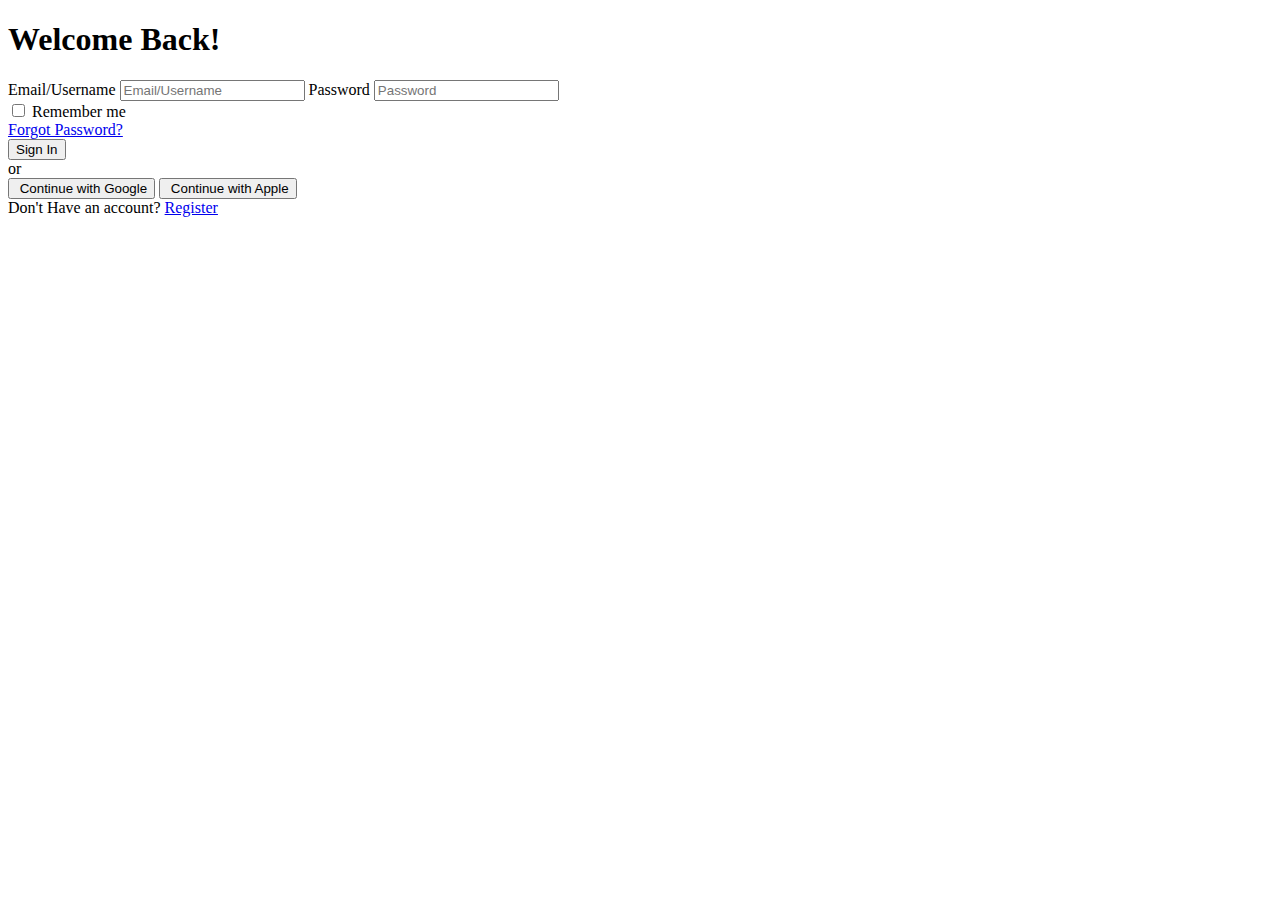
==== index.html @ 1a6c292b "initial commit" ====
<!DOCTYPE html>
<html lang="en">
<head>
    <meta charset="UTF-8">
    <meta name="viewport" content="width=device-width, initial-scale=1.0">
    <title>login</title>
    <link rel="stylesheet" href="../login/style.css">
    <script src="/login/main.js" defer></script>
</head>
<body>
    <div class="container">
        <div class="image-section"></div>
        <form class="form-section" action="../homepage/index.html">
            <h1>Welcome Back!</h1>
            <label for="username">Email/Username</label>
            <input type="text" id="username" placeholder="Email/Username" required>
            <label for="password">Password</label>
            <input type="password" id="password" placeholder="Password" required>
            <div class="options">
                <div>
                    <input type="checkbox" id="remember">
                    <label for="remember">Remember me</label>
                </div>
                <a href="#">Forgot Password?</a>
            </div>
            <button onclick="changeLogin()" type="submit">Sign In</button>
            <div class="social-divider">
                <span> or </span>
            </div>
            <div class="social-login">
                <button class="google"><img src="../AssetIcon/Google Logo.svg" alt=""><i class="fab fa-google"></i> Continue with Google</button>
                <button class="apple"><img src="../AssetIcon/Apple Logo.svg" alt=""><i class="fab fa-apple"></i> Continue with Apple</button>
            </div>
            <div class="register">
                Don't Have an account? <a href="../register/index.html">Register</a>
            </div>
        </form>
    </div>
    <script src="logout.js"></script>
</body>
</html>
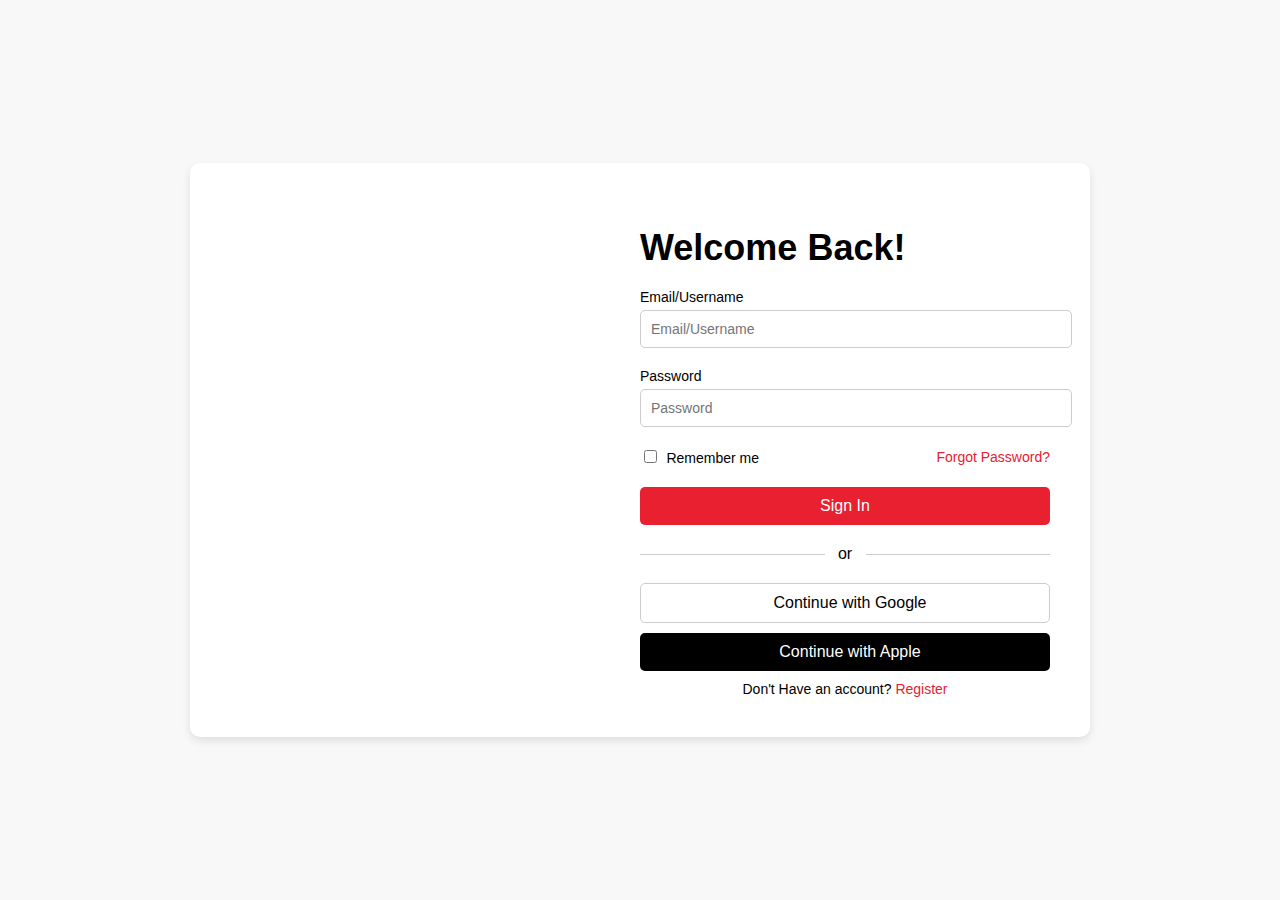
==== commit aa56a660: "initial commit" ====
--- a/index.html
+++ b/index.html
@@ -4,8 +4,8 @@
     <meta charset="UTF-8">
     <meta name="viewport" content="width=device-width, initial-scale=1.0">
     <title>login</title>
-    <link rel="stylesheet" href="../login/style.css">
-    <script src="/login/main.js" defer></script>
+    <link rel="stylesheet" href="../login/login.css">
+    <script src="/login/login.js" defer></script>
 </head>
 <body>
     <div class="container">
--- a/login/login.css
+++ b/login/login.css
@@ -0,0 +1,137 @@
+body {
+    display: flex;
+    justify-content: center;
+    align-items: center;
+    height: 100vh;
+    margin: 0;
+    background-color: #f8f8f8;
+    font-family: Arial, sans-serif;
+}
+.container {
+    display: flex;
+    background-color: #fff;
+    border-radius: 10px;
+    box-shadow: 0 4px 8px rgba(0, 0, 0, 0.1);
+    overflow: hidden;
+    max-width: 900px;
+    width: 100%;
+}
+.image-section {
+    flex: 1;
+    background: url('../AssetGambar/IMG_0324.jpg') no-repeat center center;
+    background-size: cover;
+}
+.form-section {
+    flex: 1;
+    padding: 40px;
+    display: flex;
+    flex-direction: column;
+    justify-content: center;
+}
+.form-section h1 {
+    font-size: 36px;
+    margin-bottom: 20px;
+}
+.form-section label {
+    font-size: 14px;
+    margin-bottom: 5px;
+}
+.form-section input[type="text"],
+.form-section input[type="email"],
+.form-section input[type="password"] {
+    width: 100%;
+    padding: 10px;
+    margin-bottom: 20px;
+    border: 1px solid #ccc;
+    border-radius: 5px;
+    font-size: 14px;
+}
+.form-section .options {
+    display: flex;
+    justify-content: space-between;
+    align-items: center;
+    margin-bottom: 20px;
+}
+.form-section .options input[type="checkbox"] {
+    margin-right: 5px;
+}
+.form-section .options a {
+    font-size: 14px;
+    color: #E92030;
+    text-decoration: none;
+}
+.form-section .options a:hover {
+    text-decoration: underline;
+}
+.form-section button {
+    width: 100%;
+    padding: 10px;
+    background-color: #E92030;
+    border: none;
+    border-radius: 5px;
+    color: #fff;
+    font-size: 16px;
+    cursor: pointer;
+   
+}
+.form-section .social-login {
+    display: flex;
+    flex-direction: column;
+    gap: 10px;
+    margin-bottom: 10px;
+}
+.form-section .social-login button {
+    display: flex;
+    align-items: center;
+    justify-content: center;
+    padding: 10px;
+    border: none;
+    border-radius: 5px;
+    font-size: 16px;
+    cursor: pointer;
+}
+.form-section .social-login button i {
+    margin-right: 10px;
+}
+.form-section .social-login .google {
+    background-color: #fff;
+    color: #000;
+    border: 1px solid #ccc;
+}
+.form-section .social-login .apple {
+    background-color: #000;
+    color: #fff;
+}
+.form-section .register {
+    text-align: center;
+    font-size: 14px;
+}
+.form-section .register a {
+    color: #E92030;
+    text-decoration: none;
+}
+.form-section .register a:hover {
+    text-decoration: underline;
+}
+.social-divider {
+    text-align: center;
+    margin: 20px 0;
+    position: relative;
+}
+
+.social-divider::before,.social-divider::after {
+    content: "";
+    position: absolute;
+    top: 50%;
+    width: 45%;
+    height: 1px;
+    background-color: #ccc;
+}
+
+.social-divider::before {
+    left: 0;
+}
+
+.social-divider::after {
+    right: 0;
+}